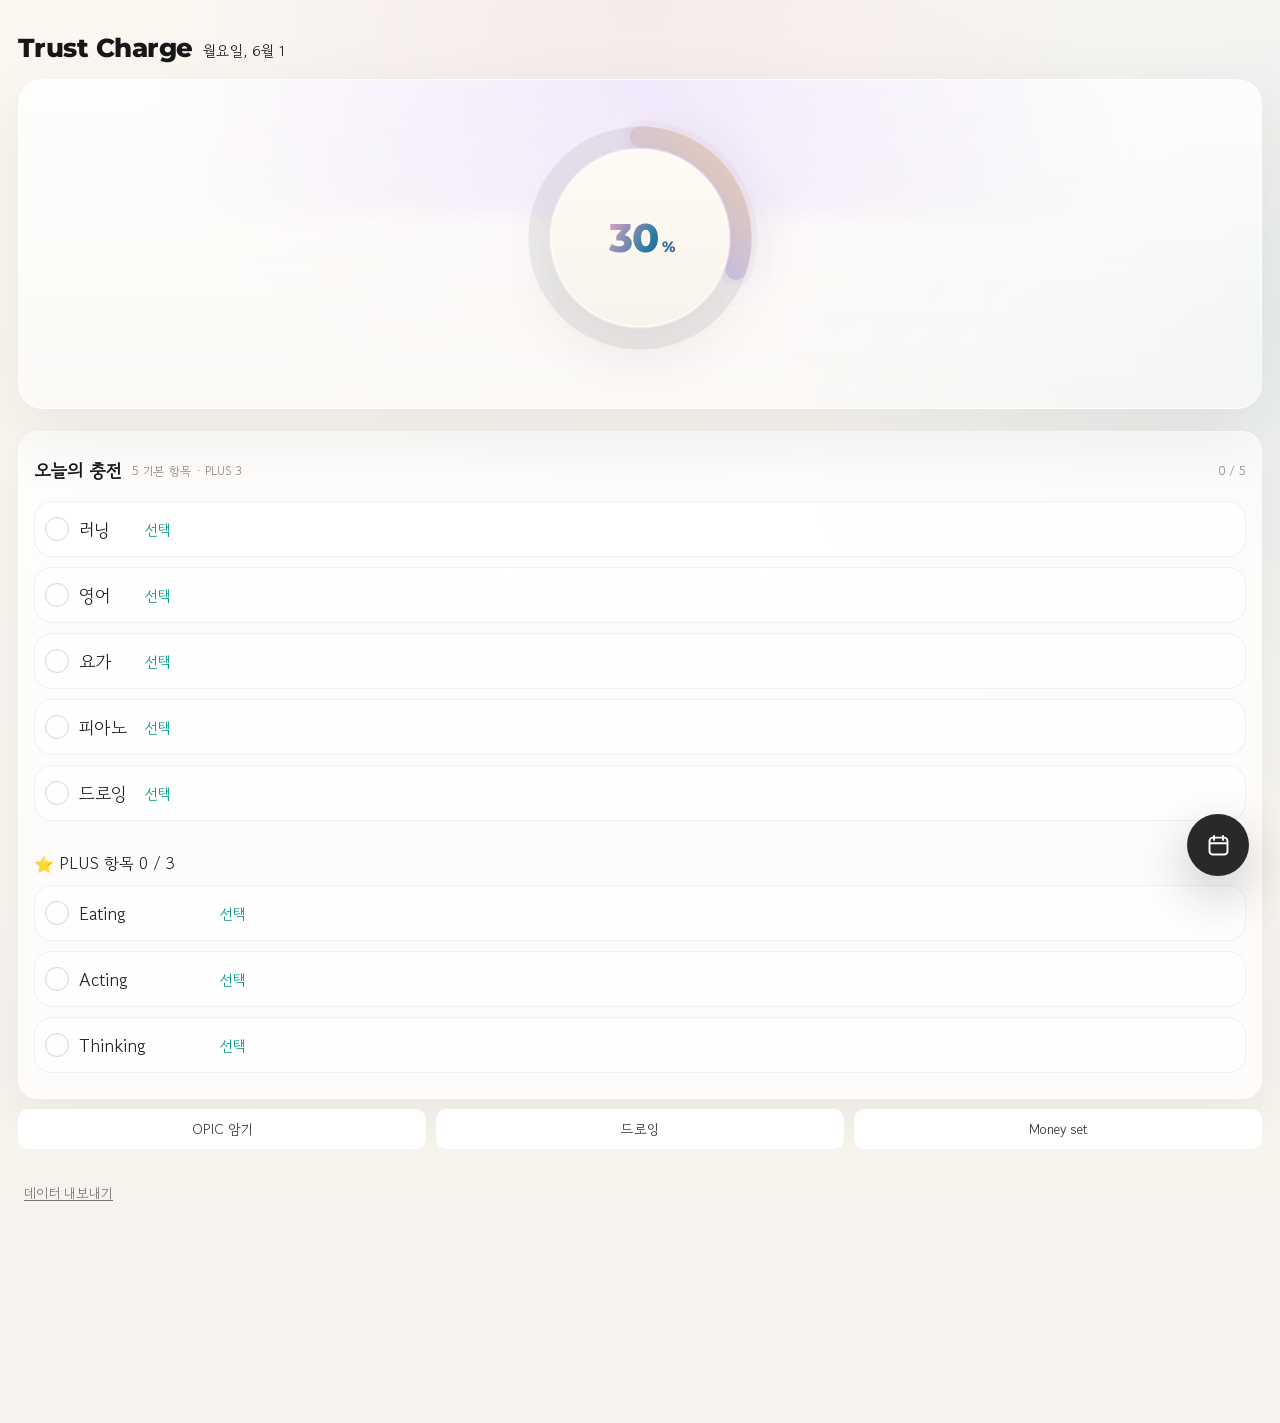
==== index.html @ ad9c88ec "Update link text for drawing upload section" ====
<!DOCTYPE html>
<html lang="kr">

<head>
  <meta charset="UTF-8" />
  <meta name="viewport" content="width=device-width, initial-scale=1.0, viewport-fit=cover" />
  <link href="https://fonts.googleapis.com/css2?family=Montserrat:ital,wght@0,100..900;1,100..900&display=swap"
    rel="stylesheet">
  <link href="https://fonts.googleapis.com/css2?family=Gowun+Dodum&display=swap" rel="stylesheet">

  <link rel="stylesheet" href="style.css">
  <title>Trust Charge</title>
</head>

<body>
  <main class="app">
    <section id="homeScreen" class="screen is-active">
      <header class="topbar">
        <div class="brand">
          <div class="brand-title">Trust Charge</div>
        </div>
        <div class="date-chip" id="todayChip">May 27</div>
      </header>

      <section class="hero">
        <div class="percent-wrap">
          <svg class="progress-svg" viewBox="0 0 260 260" aria-hidden="true">
            <defs>
              <linearGradient id="movingGradient" x1="0%" y1="0%" x2="100%" y2="100%">
                <stop offset="0%" stop-color="#f2aac8">
                  <animate attributeName="stop-color" values="#f2aac8;#a8d8ef;#c9b7ff;#f2d29b;#f2aac8" dur="6s"
                    repeatCount="indefinite" />
                </stop>
                <stop offset="45%" stop-color="#a8d8ef">
                  <animate attributeName="stop-color" values="#a8d8ef;#c9b7ff;#f2d29b;#f2aac8;#a8d8ef" dur="6s"
                    repeatCount="indefinite" />
                </stop>
                <stop offset="100%" stop-color="#c9b7ff">
                  <animate attributeName="stop-color" values="#c9b7ff;#f2d29b;#f2aac8;#a8d8ef;#c9b7ff" dur="6s"
                    repeatCount="indefinite" />
                </stop>
              </linearGradient>
            </defs>
            <circle class="progress-bg" cx="130" cy="130" r="106" />
            <circle class="progress-glow" id="progressGlow" cx="130" cy="130" r="106" />
            <circle class="progress-main" id="progressMain" cx="130" cy="130" r="106" />
          </svg>
          <div class="percent-center">
            <div class="percent-number"><span id="percentText">20</span><span>%</span></div>
          </div>
        </div>
      </section>

      <section class="today-card">
        <div class="section-head">
          <div class="section-title-wrap">
            <h2 class="section-title">오늘의 충전</h2>
            <div class="section-sub" id="todaySub">5 항목들</div>
          </div>
          <div class="section-sub" id="todayCount">0 / 5</div>
        </div>
        <div class="task-list" id="todayTaskList"></div>
      </section>

     <section class="export-link">
        <div class="export-link-btn">
          <a href="https://followildstar.github.io/opicscript/" target="_blank"><p>OPIC 암기</p></a>
          <a href="https://followildstar.github.io/follow/" target="_blank"><p>드로잉</p></a>
          <a href="https://followildstar.github.io/trust-charge/money/" target="_blank"><p>Money set</p></a>
        </div>
      </section>

      <!-- 내보내기 버튼 -->
       <section class="export-card">
        <button class="export-btn" id="exportData">
          데이터 내보내기
        </button>
      </section>



    </section>

    <section id="calendarScreen" class="screen">
      <header class="calendar-header">
        <div class="calendar-title">
          <h1>Calendar</h1>
          <p id="periodRange">Period : 2026.05.27 — 2026.08.18</p>
        </div>
      </header>

      <nav class="month-tabs" id="monthTabs" aria-label="Select month"></nav>
      <div id="calendarWrap"></div>
      <section class="detail-panel">
        <div class="detail-date">
          <strong id="selectedDateTitle">Select date</strong>
          <span id="selectedDateMeta">Editable</span>
        </div>
        <div id="selectedTaskList" class="task-list">
          <div class="empty-note">Select an active date to edit its checklist.</div>
        </div>
      </section>
      <button class="back-btn" id="closeCalendar" aria-label="홈으로 돌아가기">확인</button>
    </section>

    <button class="fab" id="openCalendar">
      <svg viewBox="0 0 24 24" fill="none" aria-hidden="true">
        <rect x="4" y="5" width="16" height="15" rx="3" stroke="currentColor" stroke-width="1.7" />
        <path d="M8 3.5V7M16 3.5V7M4.5 10H19.5" stroke="currentColor" stroke-width="1.7" stroke-linecap="round" />
      </svg>
    </button>
  </main>

  <script>
    const START_DATE = '2026-06-01';
    const END_DATE = '2026-08-17';
    const BASE_PERCENT = 30;
    const CIRCLE_LENGTH = 666;

    // PLUS 1개 체크 시 추가되는 퍼센트
    const BONUS_POINT = 0.3;

    const EN_MONTH_NAMES = ['1월', '2월', '3월', '4월', '5월', '6월', '7월', '8월', '9월', '10월', '11월', '12월'];
    const EN_WEEKDAY_NAMES = ['일요일', '월요일', '화요일', '수요일', '목요일', '금요일', '토요일'];

    const months = [
      { year: 2026, month: 5, name: 'June', fullName: 'June 2026' },
      { year: 2026, month: 6, name: 'July', fullName: 'July 2026' },
      { year: 2026, month: 7, name: 'August', fullName: 'August 2026' }
    ];

    const taskTemplates = {
      week: [
        {
          label: '러닝',
          options: ['러닝 10분', '걷기 20분', '스트레칭 10분', '회복 / 찜질']
        },
        {
          label: '영어',
          options: ['오픽 암기','오픽쉐도잉','영어 스크립트 듣기','핑퐁게임']
        },
        {
          label: '요가',
          options: ['요가 수업', '홈 요가30분']
        },
        {
          label: '피아노',
          options: ['하농 10분', '연주곡 리스트', '레슨곡 30분']
        },
        {
          label: '드로잉',
          options: ['20분 스케치', '사진 소묘', '아이디어 드로잉', '그림서치']
        }
      ]
    };

    const bonusTemplates = {
      week: [
        {
          label: 'Eating',
          options: ['1000 칼로리 섭취']
        },
        {
          label: 'Acting',
          options: ['수영장', '피아노 연습실', '토요일 요가수업', '야외러닝' ]
        },
        {
          label: 'Thinking',
          options: ['디자인작업', '코딩작업', '영어 스크립트 녹음', '글쓰기' ]
        }
      ]
    };
    const state = {
      selectedMonthIndex: getInitialMonthIndex(),
      selectedDate: getTodayKey(),
      records: loadRecords()
    };

    const homeScreen = document.getElementById('homeScreen');
    const calendarScreen = document.getElementById('calendarScreen');
    const progressMain = document.getElementById('progressMain');
    const progressGlow = document.getElementById('progressGlow');
    const percentText = document.getElementById('percentText');
    const todayChip = document.getElementById('todayChip');
    const todaySub = document.getElementById('todaySub');
    const todayCount = document.getElementById('todayCount');
    const todayTaskList = document.getElementById('todayTaskList');
    const monthTabs = document.getElementById('monthTabs');
    const calendarWrap = document.getElementById('calendarWrap');
    const selectedDateTitle = document.getElementById('selectedDateTitle');
    const selectedDateMeta = document.getElementById('selectedDateMeta');
    const selectedTaskList = document.getElementById('selectedTaskList');

    document.getElementById('openCalendar').addEventListener('click', () => {
      homeScreen.classList.remove('is-active');
      calendarScreen.classList.add('is-active');
      document.querySelector('.fab').style.display = 'none';
      renderMonthTabs();
      renderCalendar();
      renderSelectedDate();
    });

    document.getElementById('closeCalendar').addEventListener('click', () => {
      calendarScreen.classList.remove('is-active');
      homeScreen.classList.add('is-active');
      document.querySelector('.fab').style.display = 'flex';
      renderHome();
    });

    function getMetaKey(key) {
      return `${key}_meta`;
    }

    function getBonusMetaKey(key) {
      return `${key}_bonus_meta`;
    }

    function ensureMetaRecord(key) {
      const metaKey = getMetaKey(key);

      if (!state.records[metaKey]) {
        state.records[metaKey] = {};
      }

      return state.records[metaKey];
    }

    function ensureBonusMetaRecord(key) {
      const metaKey = getBonusMetaKey(key);

      if (!state.records[metaKey]) {
        state.records[metaKey] = {};
      }

      return state.records[metaKey];
    }
    function loadRecords() {
      try {
        return JSON.parse(localStorage.getItem('trustChargeRecords')) || {};
      } catch (error) {
        return {};
      }
    }

    function saveRecords() {
      localStorage.setItem('trustChargeRecords', JSON.stringify(state.records));
    }

   function exportCSV() {
  const rows = [
    ['날짜', '유형', '항목', '완료여부', '선택항목']
  ];

  Object.keys(state.records).forEach(key => {
    if (!isWithinRange(key)) return;
    if (key.includes('_')) return;
    if (!Array.isArray(state.records[key])) return;

    const tasks = getTasksForDate(key);
    const checks = state.records[key];
    const meta = state.records[getMetaKey(key)] || {};

    tasks.forEach((task, index) => {
      rows.push([
        key,
        '기본',
        task.label,
        checks[index] ? '완료' : '미완료',
        meta[index] || ''
      ]);
    });

    const bonusTasks = getBonusForDate(key);
    const bonusChecks = state.records[`${key}_bonus`] || [];
    const bonusMeta = state.records[getBonusMetaKey(key)] || {};

    bonusTasks.forEach((task, index) => {
      rows.push([
        key,
        '보너스',
        task.label,
        bonusChecks[index] ? '완료' : '미완료',
        bonusMeta[index] || ''
      ]);
    });
  });

  const csvContent = rows
    .map(row =>
      row
        .map(value => `"${String(value).replace(/"/g, '""')}"`)
        .join(',')
    )
    .join('\n');

  const blob = new Blob(
    ['\uFEFF' + csvContent],
    { type: 'text/csv;charset=utf-8;' }
  );

  const url = URL.createObjectURL(blob);

  const a = document.createElement('a');
  a.href = url;
  a.download = 'trust-charge-records.csv';
  a.click();

  URL.revokeObjectURL(url);
}

    function toDate(dateString) {
      return new Date(dateString + 'T00:00:00');
    }

    function toKey(date) {
      const y = date.getFullYear();
      const m = String(date.getMonth() + 1).padStart(2, '0');
      const d = String(date.getDate()).padStart(2, '0');
      return `${y}-${m}-${d}`;
    }

    function formatEnglishDate(key) {
      const date = toDate(key);
      const monthName = EN_MONTH_NAMES[date.getMonth()];
      return `${monthName} ${date.getDate()}`;
    }

    function formatEnglishDateWithWeekday(key) {
      const date = toDate(key);
      const weekday = EN_WEEKDAY_NAMES[date.getDay()];
      const monthName = EN_MONTH_NAMES[date.getMonth()];
      return `${weekday}, ${monthName} ${date.getDate()}`;
    }

    function formatEnglishFullDate(key) {
      const date = toDate(key);
      const monthName = EN_MONTH_NAMES[date.getMonth()];
      return `${monthName} ${date.getDate()}, ${date.getFullYear()}`;
    }

    function isWithinRange(key) {
      return key >= START_DATE && key <= END_DATE;
    }

    function getTodayKey() {
      const realToday = toKey(new Date());
      if (isWithinRange(realToday)) return realToday;
      return START_DATE;
    }

    function getInitialMonthIndex() {
      const today = toDate(getTodayKey());
      const foundIndex = months.findIndex(item => item.year === today.getFullYear() && item.month === today.getMonth());
      return foundIndex >= 0 ? foundIndex : 0;
    }

    function isPastMonth(monthItem) {
      const today = toDate(getTodayKey());
      const monthEnd = new Date(monthItem.year, monthItem.month + 1, 0);
      return monthEnd < today;
    }

    function getDayType(key) {
      const day = toDate(key).getDay();
      if (day === 6) return 'saturday';
      if (day === 5) return 'friday';
      if (day === 0) return 'sunday';
      return 'weekday';
    }

    function getTasksForDate(key) {
      return taskTemplates.week;
    }

    function getBonusForDate(key) {
      return bonusTemplates.week;
    }

    function ensureRecord(key) {
      const tasks = getTasksForDate(key);
      if (!state.records[key]) {
        state.records[key] = tasks.map(() => false);
      }
      if (state.records[key].length !== tasks.length) {
        state.records[key] = tasks.map((_, index) => Boolean(state.records[key][index]));
      }
      return state.records[key];
    }

    function ensureBonusRecord(key) {
      const bonusTasks = getBonusForDate(key);
      const bonusKey = `${key}_bonus`;

      if (!state.records[bonusKey]) {
        state.records[bonusKey] = bonusTasks.map(() => false);
      }

      if (state.records[bonusKey].length !== bonusTasks.length) {
        state.records[bonusKey] = bonusTasks.map((_, index) => Boolean(state.records[bonusKey][index]));
      }

      return state.records[bonusKey];
    }

    function getTotalTaskCount() {
      let total = 0;
      const cursor = toDate(START_DATE);
      const end = toDate(END_DATE);
      while (cursor <= end) {
        total += getTasksForDate(toKey(cursor)).length;
        cursor.setDate(cursor.getDate() + 1);
      }
      return total;
    }

    function getDoneTaskCount() {
      let done = 0;

      Object.keys(state.records).forEach(key => {
        if (!isWithinRange(key)) return;
        if (key.includes('_')) return;
        if (!Array.isArray(state.records[key])) return;

        done += state.records[key].filter(Boolean).length;
      });

      return done;
    }

    function getDoneBonusCount() {
      let done = 0;

      Object.keys(state.records).forEach(key => {
        if (!key.endsWith('_bonus')) return;
        if (!Array.isArray(state.records[key])) return;

        done += state.records[key].filter(Boolean).length;
      });

      return done;
    }
    function calculatePercent() {
      const total = getTotalTaskCount();
      const done = getDoneTaskCount();
      const bonusDone = getDoneBonusCount();

      const progressPercent = (done / total) * (100 - BASE_PERCENT);
      const bonusPercent = bonusDone * BONUS_POINT;

      return Math.min(100, Math.round((BASE_PERCENT + progressPercent + bonusPercent) * 10) / 10);
    }

    function animatePercent(nextPercent) {
      const current = Number(percentText.dataset.value || BASE_PERCENT);
      const startTime = performance.now();
      const duration = 560;

      function frame(now) {
        const progress = Math.min(1, (now - startTime) / duration);
        const eased = 1 - Math.pow(1 - progress, 3);
        const value = current + (nextPercent - current) * eased;
        const display = Number.isInteger(value) ? value.toFixed(0) : value.toFixed(2);
        const dashOffset = CIRCLE_LENGTH - (CIRCLE_LENGTH * value / 100);

        percentText.textContent = display.replace('.0', '');
        progressMain.style.strokeDashoffset = dashOffset;
        progressGlow.style.strokeDashoffset = dashOffset;

        if (progress < 1) requestAnimationFrame(frame);
        else percentText.dataset.value = nextPercent;
      }

      requestAnimationFrame(frame);
    }

    function renderHome() {
      const todayKey = getTodayKey();
      const tasks = getTasksForDate(todayKey);
      const record = ensureRecord(todayKey);
      const done = record.filter(Boolean).length;

      const bonusTasks = getBonusForDate(todayKey);
      const bonusRecord = ensureBonusRecord(todayKey);
      const bonusDone = bonusRecord.filter(Boolean).length;

      todayChip.textContent = formatEnglishDateWithWeekday(todayKey);
      todaySub.textContent = `${tasks.length} 기본 항목 · PLUS ${bonusTasks.length}`;
      todayCount.textContent = `${done} / ${tasks.length}`;
      todayTaskList.innerHTML = '';

      tasks.forEach((task, index) => {
        const button = document.createElement('button');
        button.className = `task ${record[index] ? 'is-checked' : ''}`;

        button.innerHTML = `
    <span class="check"></span>
    <span class="task-content">
      <span class="task-text">${task.label}</span>
      ${task.options
            ? `<select class="task-select">
              <option value="">선택</option>
              ${task.options
              .map(option => `<option value="${option}">${option}</option>`)
              .join('')}
            </select>`
            : ''
          }
    </span>
  `;

        button.addEventListener('click', () => {
          record[index] = !record[index];
          state.records[todayKey] = record;
          saveRecords();
          renderHome();
          animatePercent(calculatePercent());
        });
        const metaRecord = ensureMetaRecord(todayKey);
        const bonusMetaRecord = ensureBonusMetaRecord(todayKey);
        const select = button.querySelector('.task-select');

        if (select) {
          select.value = metaRecord[index] || '';

          ['click', 'mousedown', 'touchstart'].forEach(eventName => {
            select.addEventListener(eventName, event => {
              event.stopPropagation();
            });
          });

          select.addEventListener('change', event => {
            metaRecord[index] = event.target.value;
            state.records[getMetaKey(todayKey)] = metaRecord;
            saveRecords();
          });
        }

        todayTaskList.appendChild(button);






      });

      if (bonusTasks.length > 0) {
        const bonusTitle = document.createElement('div');
        bonusTitle.className = 'bonus-title';
        bonusTitle.textContent = `⭐ PLUS 항목 ${bonusDone} / ${bonusTasks.length}`;
        todayTaskList.appendChild(bonusTitle);
      }

      bonusTasks.forEach((task, index) => {
        const button = document.createElement('button');

        button.className =
          `task bonus-task ${bonusRecord[index] ? 'is-checked' : ''}`;

        button.innerHTML = `
    <span class="check"></span>

    <span class="task-content">
      <span class="task-text">${task.label}
      </span>

      ${task.options
            ? `<select class="task-select">
              <option value="">선택</option>
              ${task.options
              .map(option =>
                `<option value="${option}">
                    ${option}
                  </option>`
              )
              .join('')}
            </select>`
            : ''
          }
    </span>
  `;

        button.addEventListener('click', () => {
          bonusRecord[index] = !bonusRecord[index];

          state.records[`${todayKey}_bonus`] =
            bonusRecord;

          saveRecords();
          renderHome();
          animatePercent(calculatePercent());
        });

        const bonusMetaRecord = ensureBonusMetaRecord(todayKey);
        const select = button.querySelector('.task-select');

        if (select) {
          select.value = bonusMetaRecord[index] || '';

          ['click', 'mousedown', 'touchstart'].forEach(eventName => {
            select.addEventListener(eventName, event => {
              event.stopPropagation();
            });
          });

          select.addEventListener('change', event => {
            bonusMetaRecord[index] = event.target.value;
            state.records[getBonusMetaKey(todayKey)] = bonusMetaRecord;
            saveRecords();
          });
        }
        todayTaskList.appendChild(button);
      });

      animatePercent(calculatePercent());
    }

    function renderMonthTabs() {
      monthTabs.innerHTML = '';

      months.forEach((monthItem, index) => {
        const button = document.createElement('button');
        button.className = 'month-tab';
        if (index === state.selectedMonthIndex) button.classList.add('is-active');
        if (isPastMonth(monthItem)) button.classList.add('is-past');
        button.textContent = monthItem.name;
        button.addEventListener('click', () => {
          state.selectedMonthIndex = index;
          const firstActiveDate = getFirstActiveDateInMonth(monthItem);
          if (firstActiveDate) state.selectedDate = firstActiveDate;
          renderMonthTabs();
          renderCalendar();
          renderSelectedDate();
        });
        monthTabs.appendChild(button);
      });
    }

    function getFirstActiveDateInMonth(monthItem) {
      const first = new Date(monthItem.year, monthItem.month, 1);
      const last = new Date(monthItem.year, monthItem.month + 1, 0);
      const cursor = new Date(first);
      while (cursor <= last) {
        const key = toKey(cursor);
        if (isWithinRange(key)) return key;
        cursor.setDate(cursor.getDate() + 1);
      }
      return null;
    }

    function renderCalendar() {
      calendarWrap.innerHTML = '';
      const monthItem = months[state.selectedMonthIndex];

      const card = document.createElement('section');
      card.className = 'month-card';
      card.innerHTML = `
        <div class="weekdays">
          <span>Sun</span><span>Mon</span><span>Tue</span><span>Wed</span><span>Thu</span><span>Fri</span><span>Sat</span>
        </div>
        <div class="days"></div>
      `;

      const daysWrap = card.querySelector('.days');
      const first = new Date(monthItem.year, monthItem.month, 1);
      const last = new Date(monthItem.year, monthItem.month + 1, 0);
      const firstDay = first.getDay();

      for (let i = 0; i < firstDay; i++) {
        const empty = document.createElement('div');
        empty.className = 'day';
        daysWrap.appendChild(empty);
      }

      for (let d = 1; d <= last.getDate(); d++) {
        const date = new Date(monthItem.year, monthItem.month, d);
        const key = toKey(date);
        const dayButton = document.createElement('button');
        const active = isWithinRange(key);
        const record = state.records[key];
        const taskCount = getTasksForDate(key).length;
        const doneCount = record ? record.filter(Boolean).length : 0;

        dayButton.className = 'day';

        const wk = date.getDay();
        if (wk === 0) dayButton.classList.add('is-sunday');
        if (wk === 6) dayButton.classList.add('is-saturday');

        if (active) dayButton.classList.add('is-active-range');
        if (key === getTodayKey()) dayButton.classList.add('is-today');
        if (key === state.selectedDate) dayButton.classList.add('is-selected');
        if (active && doneCount > 0 && doneCount < taskCount) dayButton.classList.add('has-partial');
        if (active && doneCount === taskCount) dayButton.classList.add('has-complete');

        dayButton.textContent = d;
        dayButton.disabled = !active;
        dayButton.addEventListener('click', () => {
          state.selectedDate = key;
          renderCalendar();
          renderSelectedDate();
        });
        daysWrap.appendChild(dayButton);
      }

      calendarWrap.appendChild(card);
    }

    function renderSelectedDate() {
      const key = state.selectedDate;
      if (!isWithinRange(key)) return;

      const tasks = getTasksForDate(key);
      const record = ensureRecord(key);
      const done = record.filter(Boolean).length;

      const bonusTasks = getBonusForDate(key);
      const bonusRecord = ensureBonusRecord(key);
      const bonusDone = bonusRecord.filter(Boolean).length;

      selectedDateTitle.textContent = formatEnglishDateWithWeekday(key);
      selectedDateMeta.textContent = `${done} / ${tasks.length} · PLUS ${bonusDone} / ${bonusTasks.length}`;
      selectedTaskList.innerHTML = '';


      const metaRecord = ensureMetaRecord(key);


      tasks.forEach((task, index) => {
        const row = document.createElement('div');
        row.className = 'mini-task';
        const inputId = `task-${key}-${index}`;

        row.innerHTML = `
    <input id="${inputId}" type="checkbox" ${record[index] ? 'checked' : ''} />
    <label for="${inputId}">${task.label}</label>

    ${task.options
            ? `<select class="task-select">
            <option value="">선택</option>
            ${task.options
              .map(option => `<option value="${option}">${option}</option>`)
              .join('')}
          </select>`
            : ''
          }
  `;

        const input = row.querySelector('input');
        input.addEventListener('change', () => {
          record[index] = input.checked;
          state.records[key] = record;
          saveRecords();
          renderSelectedDate();
          renderCalendar();
          renderMonthTabs();
          animatePercent(calculatePercent());
        });

        const select = row.querySelector('.task-select');

        if (select) {
          select.value = metaRecord[index] || '';

          ['click', 'mousedown', 'touchstart'].forEach(eventName => {
            select.addEventListener(eventName, event => {
              event.stopPropagation();
            });
          });

          select.addEventListener('change', event => {
            metaRecord[index] = event.target.value;
            state.records[getMetaKey(key)] = metaRecord;
            saveRecords();
          });
        }

        selectedTaskList.appendChild(row);
      });




      if (bonusTasks.length > 0) {
        const bonusTitle = document.createElement('div');
        bonusTitle.className = 'bonus-title';
        bonusTitle.textContent = '⭐ PLUS';
        selectedTaskList.appendChild(bonusTitle);
      }
      const bonusMetaRecord = ensureBonusMetaRecord(key);
      bonusTasks.forEach((task, index) => {
        const row = document.createElement('div');
        row.className = 'mini-task bonus-mini-task';
        const inputId = `bonus-${key}-${index}`;

        row.innerHTML = `
    <input id="${inputId}" type="checkbox" ${bonusRecord[index] ? 'checked' : ''} />

    <label for="${inputId}">${task.label}</label>

    ${task.options
            ? `<select class="task-select">
            <option value="">선택</option>
            ${task.options
              .map(option => `<option value="${option}">${option}</option>`)
              .join('')}
          </select>`
            : ''
          }
  `;

        const input = row.querySelector('input');
        input.addEventListener('change', () => {
          bonusRecord[index] = input.checked;
          state.records[`${key}_bonus`] = bonusRecord;
          saveRecords();
          renderSelectedDate();
          renderCalendar();
          renderMonthTabs();
          animatePercent(calculatePercent());
        });

        const select = row.querySelector('.task-select');

        if (select) {
          select.value = bonusMetaRecord[index] || '';

          ['click', 'mousedown', 'touchstart'].forEach(eventName => {
            select.addEventListener(eventName, event => {
              event.stopPropagation();
            });
          });

          select.addEventListener('change', event => {
            bonusMetaRecord[index] = event.target.value;
            state.records[getBonusMetaKey(key)] = bonusMetaRecord;
            saveRecords();
          });
        }

        selectedTaskList.appendChild(row);
      });



    }

    renderHome();

    const exportDataBtn = document.getElementById('exportData');

    if (exportDataBtn) {
      exportDataBtn.addEventListener('click', exportCSV);
    }

    const periodEl = document.getElementById('periodRange');
    if (periodEl) {
      periodEl.textContent = `Period: ${formatEnglishFullDate(START_DATE)} — ${formatEnglishFullDate(END_DATE)}`;
    }
  </script>
</body>

</html>
---- style.css ----
:root {
  --bg: #f6f3ee;
  --bgdark: #222;
  --card: rgba(255, 255, 255, 0.72);
  --text: #171717;
  --muted: #8a857d;
  --line: rgba(23, 23, 23, 0.08);
  --primary: #2a719f;
  --accent: #c7a46b;
  --accent-soft: #eadfc9;
  --success: #45acff;
  --shadow: 0 24px 70px rgba(40, 34, 25, 0.08);
  --radius-xl: 25px;
  --radius-lg: 20px;
}

* {
  box-sizing: border-box;
  -webkit-tap-highlight-color: transparent;
}

body {
  margin: 0;
  min-height: 100vh;
  font-family: "Gowun Dodum", sans-serif;
  color: var(--text);
  background:
    radial-gradient(circle at 50% 0%,
      rgba(220, 184, 205, 0.2),
      transparent 32%),
    radial-gradient(circle at 100% 22%,
      rgba(173, 205, 224, 0.22),
      transparent 30%),
    linear-gradient(180deg, #fbf8f2 0%, var(--bg) 100%);
}

button {
  border: 0;
  font: inherit;
  cursor: pointer;
  background: none;
  color: inherit;
}

.app {
  min-height: 100vh;
  margin: 0 auto;
  position: relative;
  overflow: hidden;
  padding: 22px 18px 110px;
}

.screen {
  display: none;
  min-height: calc(100vh - 132px);
  animation: fadeUp 0.38s ease both;
}

.screen.is-active {
  display: block;
}

@keyframes fadeUp {
  from {
    opacity: 0;
    transform: translateY(10px);
  }

  to {
    opacity: 1;
    transform: translateY(0);
  }
}

.topbar {
  display: flex;
  align-items: baseline;
  margin-bottom: 15px;
  gap: 10px;
  padding-top: 10px;
}

.brand {
  display: flex;
  align-items: center;
  gap: 10px;
}

.brand-title {
  font-family: "Montserrat", sans-serif;
  font-size: 26px;
  letter-spacing: -0.02em;
  font-weight: 800;
}

.date-chip {
  color: var(--text);
  font-size: 15px;
}

.hero {
  text-align: center;
  padding: 34px 18px 30px;
  border-radius: var(--radius-xl);
  background: linear-gradient(180deg,
      rgba(255, 255, 255, 0.78),
      rgba(255, 255, 255, 0.44));
  border: 1px solid rgba(255, 255, 255, 0.74);
  box-shadow: var(--shadow);
  backdrop-filter: blur(18px);
  position: relative;
  overflow: hidden;
}

.hero::before {
  content: "";
  position: absolute;
  inset: -44% -18% auto;
  height: 280px;
  background: radial-gradient(circle,
      rgba(212, 188, 255, 0.28),
      transparent 58%);
  filter: blur(10px);
  pointer-events: none;
  animation: softFloat 8s ease-in-out infinite alternate;
}

@keyframes softFloat {
  from {
    transform: translate3d(-12px, -8px, 0) scale(1);
  }

  to {
    transform: translate3d(16px, 12px, 0) scale(1.08);
  }
}

.hero-label {
  position: relative;
  font-size: 13px;
  color: var(--muted);
  margin-bottom: 10px;
}

.percent-wrap {
  position: relative;
  width: 248px;
  height: 248px;
  margin: 0 auto 16px;
  display: grid;
  place-items: center;
}

.progress-svg {
  position: absolute;
  inset: 0;
  width: 100%;
  height: 100%;
  overflow: visible;
  transform: rotate(-90deg);
}

.progress-bg {
  fill: none;
  stroke: rgba(31, 31, 31, 0.07);
  stroke-width: 22;
}

.progress-main {
  fill: none;
  stroke: url(#movingGradient);
  stroke-width: 22;
  stroke-linecap: round;
  stroke-dasharray: 666;
  stroke-dashoffset: 532.8;
  transition: stroke-dashoffset 0.7s cubic-bezier(0.22, 0.8, 0.22, 1);
  filter: drop-shadow(0 14px 22px rgba(179, 151, 205, 0.22));
}

.progress-glow {
  fill: none;
  stroke: url(#movingGradient);
  stroke-width: 34;
  stroke-linecap: round;
  stroke-dasharray: 666;
  stroke-dashoffset: 532.8;
  opacity: 0.18;
  transition: stroke-dashoffset 0.7s cubic-bezier(0.22, 0.8, 0.22, 1);
}

.percent-center {
  position: relative;
  width: 178px;
  height: 178px;
  border-radius: 50%;
  background: linear-gradient(180deg, #fffaf4 0%, #f8f4ec 100%);
  display: grid;
  place-items: center;
  box-shadow:
    inset 0 0 0 1px rgba(255, 255, 255, 0.8),
    0 24px 60px rgba(31, 31, 31, 0.08);
}

.percent-number {
  font-family: "Montserrat", sans-serif;
  font-weight: 780;
  letter-spacing: -0.09em;
  line-height: 1;
  background: linear-gradient(120deg,
      #f1a6c3,
      #257aa5,
      #453474,
      #f180de,
      #983bb4);
  background-size: 260% 260%;
  -webkit-background-clip: text;
  background-clip: text;
  color: transparent;
  animation: gradientText 5s ease-in-out infinite;
}

.percent-number span {
  font-size: 15px;
  letter-spacing: -0.03em;
  margin-left: 4px;
}

.percent-number #percentText {
  font-size: 2.5rem;
}

@keyframes gradientText {
  0% {
    background-position: 0% 50%;
  }

  50% {
    background-position: 100% 50%;
  }

  100% {
    background-position: 0% 50%;
  }
}

.hero-copy {
  position: relative;
  margin: 0 auto;
  color: #666;
  font-size: 15px;
  line-height: 1.6;
  font-weight: 300;
  letter-spacing: -0.4px;
}

.today-card {
  margin-top: 22px;
  padding: 25px 15px;
  border-radius: var(--radius-lg);
  background: var(--card);
  border: 1px solid rgba(255, 255, 255, 0.72);
  box-shadow: 0 18px 50px rgba(40, 34, 25, 0.06);
}

.section-head {
  display: flex;
  align-items: center;
  justify-content: space-between;
  margin-bottom: 18px;
}

.section-title {
  font-size: 18px;
  font-weight: 700;
  margin: 0;
}

.section-title-wrap {
  display: flex;
  align-items: center;
  gap: 10px;
}

.section-sub {
  font-size: 12px;
  color: var(--muted);
}
.bonus-title {
    margin-top: 20px;
}
.task-list {
  display: grid;
  gap: 10px;
}

.task {
  display: flex;
  align-items: center;
  gap: 10px;
  padding: 14px 10px;
  border-radius: 18px;
  background: rgba(255, 255, 255, 0.68);
  border: 1px solid rgba(23, 23, 23, 0.06);
  transition: transform 0.18s ease, background 0.18s ease;
}

button.task.bonus-task .task-text {
    width: 160px;
}

.check {
  flex: 0 0 auto;
  width: 24px;
  height: 24px;
  border-radius: 50%;
  border: 1px solid rgba(23, 23, 23, 0.18);
  display: grid;
  place-items: center;
  transition: all 0.22s ease;
}

.task.is-checked {
  background: rgb(235 235 235 / 55%);
}

.task.is-checked .check {
  background: var(--bgdark);
  border-color: var(--bgdark);
  color: #fff;
}

.task.is-checked .check::after {
  content: "✓";
  font-size: 13px;
  font-weight: 700;
}

.task-text {
  font-size: 17px;
  font-weight: 500;
  color: #222;
  width: 70px;
  text-align: left;
}

.fab {
  position: fixed;
  right: 0;
  bottom: calc(24px + env(safe-area-inset-bottom));
  transform: translateX(-50%);
  width: min(calc(100% - 36px), 394px);
  height: 62px;
  border-radius: 999px;
  background: rgb(0 0 0 / 84%);
  color: #fff;
  display: flex;
  align-items: center;
  justify-content: center;
  gap: 10px;
  box-shadow: 0 18px 50px rgba(31, 31, 31, 0.24);
  z-index: 30;
  width: 62px;
  backdrop-filter: blur(2px);
}

.fab svg {
  width: 27px;
  height: 27px;
}

.calendar-header {
  display: flex;
  justify-content: space-between;
  align-items: center;
  margin-bottom: 18px;
}

.back-btn {
  width: 100%;
  border-radius: 20px;
  background: var(--bgdark);
  border: 1px solid var(--line);
  display: grid;
  place-items: center;
  font-size: 20px;
  margin-top: 18px;
  padding: 20px;
  border-radius: 22px;
  color: #fff;
  font-weight: 400;
}

.calendar-title h1 {
  margin: 0;
  font-size: 26px;
  letter-spacing: -0.02em;
  font-family: "Montserrat", sans-serif;
  font-weight: 800;
}

.calendar-title p {
  margin: 5px 0 0;
  font-size: 14px;
  color: var(--muted);
}

.month-tabs {
  display: grid;
  grid-template-columns: repeat(3, 1fr);
  gap: 8px;
  padding: 6px;
  margin-bottom: 16px;
  border-radius: 999px;
  background: rgba(255, 255, 255, 0.56);
  border: 1px solid rgba(255, 255, 255, 0.72);
  box-shadow: 0 12px 34px rgba(40, 34, 25, 0.05);
}

.month-tab {
  font-family: "Montserrat", sans-serif;
  height: 42px;
  border-radius: 999px;
  font-size: 13px;
  font-weight: 650;
  color: var(--muted);
  transition: all 0.22s ease;
}

.month-tab.is-active {
  color: #fff;
  background: var(--bgdark);
  box-shadow: 0 10px 24px rgba(31, 31, 31, 0.14);
}

.month-tab.is-past {
  color: rgba(138, 133, 125, 0.35);
  background: rgba(255, 255, 255, 0.28);
}

.month-card {
  padding: 18px;
  border-radius: var(--radius-lg);
  background: rgba(255, 255, 255, 0.68);
  border: 1px solid rgba(255, 255, 255, 0.7);
  box-shadow: 0 18px 52px rgba(40, 34, 25, 0.06);
  margin-bottom: 14px;
}

.weekdays,
.days {
  display: grid;
  grid-template-columns: repeat(7, 1fr);
  gap: 7px;
}

.weekdays span {
  text-align: center;
  font-size: 13px;
  color: var(--muted);
  padding-bottom: 5px;
  font-family: "Montserrat", sans-serif;
}

/* Sunday and Saturday weekday labels */
.weekdays span:first-child {
  color: #d9534f;
}

.weekdays span:last-child {
  color: #1e90ff;
}

/* Day cells for weekends */
.day.is-sunday {
  color: #d9534f;
}

.day.is-saturday {
  color: #1e90ff;
}

/* Ensure weekend colors persist when active */
.day.is-sunday.is-active-range {
  color: #d9534f;
}

.day.is-saturday.is-active-range {
  color: #1e90ff;
}

.day {
  aspect-ratio: 1;
  border-radius: 15px;
  display: grid;
  place-items: center;
  font-size: 13px;
  color: rgba(23, 23, 23, 0.22);
  background: transparent;
  border: 1px solid transparent;
  position: relative;
}

.day.is-active-range {
  color: var(--text);
  background: rgba(255, 255, 255, 0.72);
  border-color: rgba(23, 23, 23, 0.06);
}

.day[class*="has"] {
  color: #3a9be3;
  background: rgb(241 241 241 / 72%);
  border-color: transparent;
}

.day.is-today {
  outline: 1px solid #303030;
  outline-offset: 2px;
}

.day.is-selected {
  background: var(--bgdark);
  color: #fff;
}

.day.has-complete::after,
.day.has-partial::after {
  content: "";
  position: absolute;
  width: 13px;
  height: 3px;
  border-radius: 3px;
  bottom: 6px;
  background: #f2ac9b;
}
.day.is-sunday.is-active-range.is-today.is-selected {
    color: #fff;
}
.day.is-saturday.is-active-range.is-selected {
    color: #fff;
}
.day.has-complete::after {
  background: var(--success);
}

.detail-panel {
  bottom: 20px;
  margin-top: 18px;
  padding: 20px;
  border-radius: 28px;
  background: rgba(255, 255, 255, 0.86);
  border: 1px solid rgba(255, 255, 255, 0.7);
  box-shadow: 0 18px 54px rgba(40, 34, 25, 0.1);
  backdrop-filter: blur(18px);
}

.detail-date {
  display: flex;
  justify-content: space-between;
  align-items: center;
  margin-bottom: 14px;
}

.detail-date strong {
  font-size: 17px;
}

.detail-date span {
  font-size: 12px;
  color: var(--muted);
}

.mini-task {
  display: flex;
  align-items: center;
  gap: 10px;
  padding: 13px 0 2px;
  border-top: 1px solid rgba(23, 23, 23, 0.06);
  word-break: keep-all;
}

.mini-task:first-child {
  border-top: 0;
}

.mini-task input {
  appearance: none;
  width: 27px;
  height: 22px;
  border-radius: 50%;
  border: 1px solid rgba(23, 23, 23, 0.22);
  background: #fff;
  margin: 0;
  display: grid;
  place-items: center;
}

.mini-task input:checked {
  background: var(--bgdark);
  border-color: #1f1f1f;
}

.mini-task input:checked::after {
  content: "✓";
  color: #fff;
  font-size: 12px;
  font-weight: 700;
}

.mini-task label {
  font-size: 16px;
  width: 60px;
}

.mini-task.bonus-mini-task label {
    width: 120px;
}

.empty-note {
  padding: 18px 0 4px;
  color: var(--muted);
  font-size: 13px;
  line-height: 1.55;
}

.task-content {
  display: flex;
  /* flex-direction: column; */
  align-items: flex-start;
  width: 100%;
  gap: 0;
  word-break: keep-all;
  align-items: center;
}

.task-text {
  font-size: 18px;
  font-weight: 500;
  color: #222;
}

.task-select {
  width: 100%;
  border: 0;
  background: transparent;
  color: #009688;
  font-size: 15px;
  outline: none;
  font-family: 'Gowun Dodum';
  appearance: none;
}
.export-card {
  margin-top: 20px;
  padding-bottom: 96px;
}

.export-btn {
    width: auto;
    height: 48px;
    color: #777;
    font-size: 14px;
    font-family: inherit;
    cursor: pointer;
    text-decoration: underline;
}




section.export-link {
    width: 100%;
}
.export-link-btn {
    display: inline-block;
    display: flex;
    align-items: center;
    justify-content: center;
    flex-direction: row;
    width: 100%;
    gap: 10px;
    margin-top: 10px;
}
.export-link-btn a {
    width: 100%;
    padding: 10px 20px;
    background-color: #fff;
    border-radius: 10px;
    text-align: center;
    text-decoration: none;
    color: #333;
    font-size: 14px;
}
.export-link-btn a p {
    padding: 0;
    margin: 0;
}
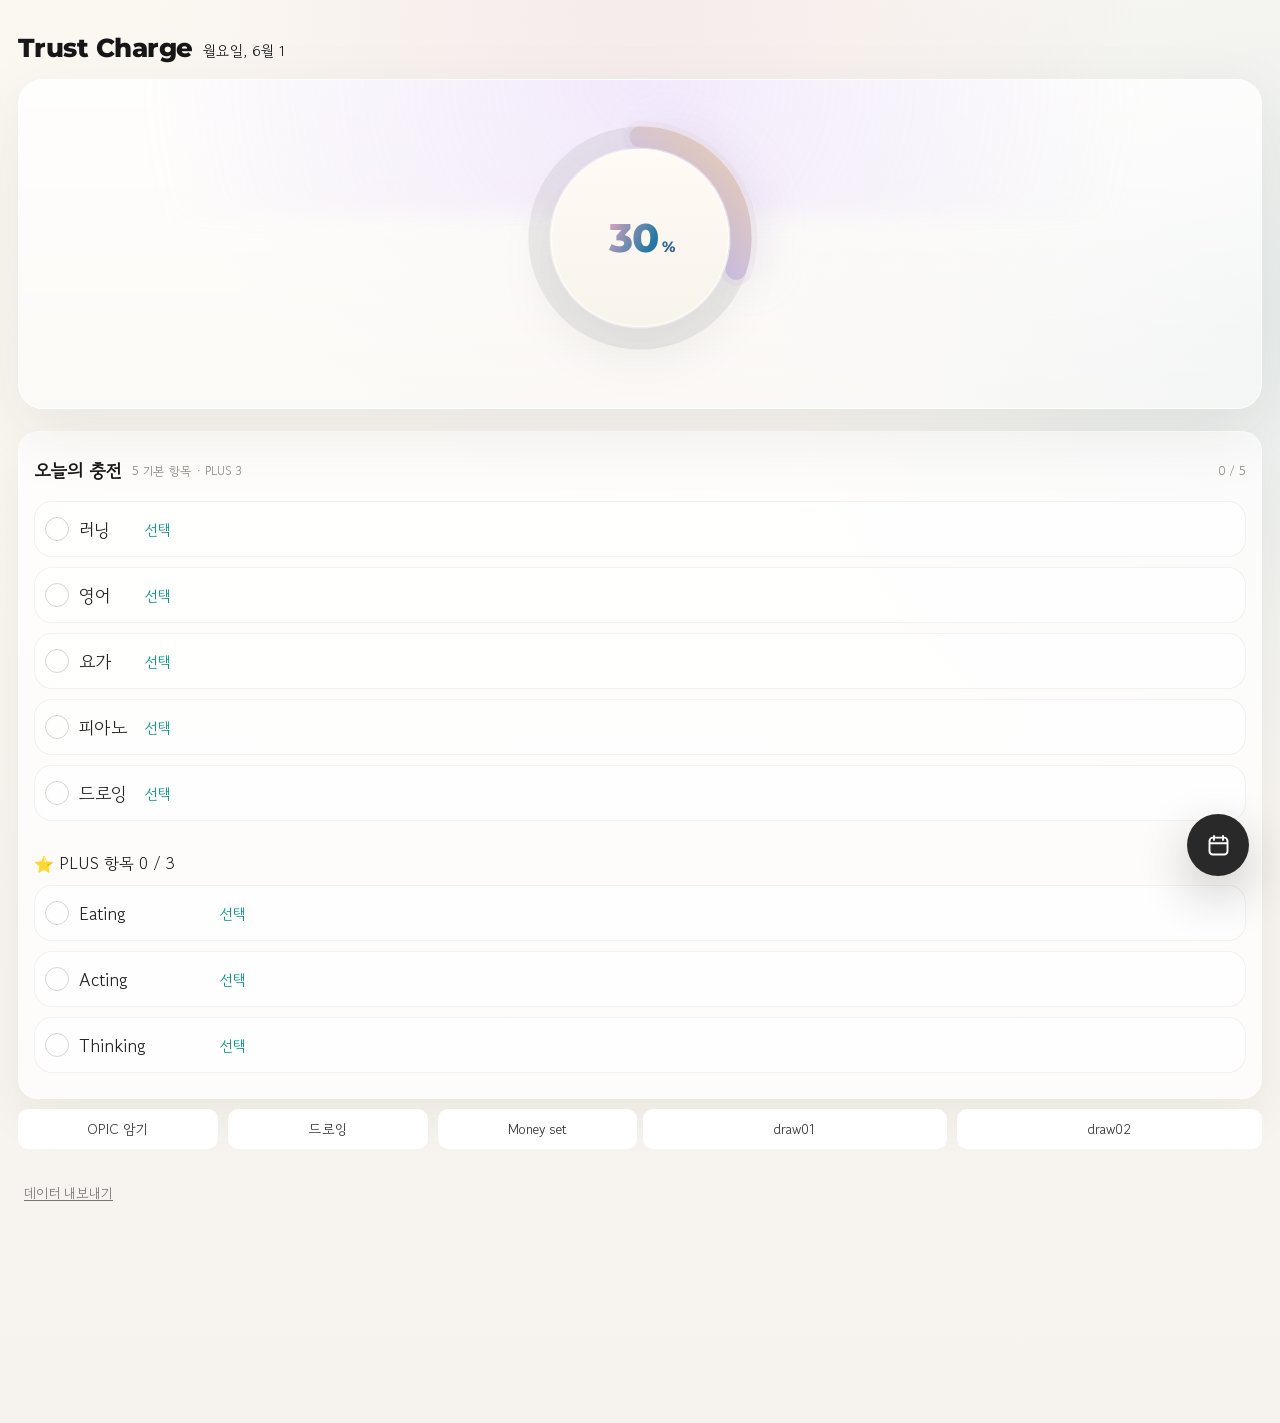
==== commit 4fd490ec: "Add export links section with additional buttons" ====
--- a/index.html
+++ b/index.html
@@ -62,11 +62,15 @@
         <div class="task-list" id="todayTaskList"></div>
       </section>
 
-     <section class="export-link">
+     <section class="export-link" style="display:flex; gap: 5px;" >
         <div class="export-link-btn">
           <a href="https://followildstar.github.io/opicscript/" target="_blank"><p>OPIC 암기</p></a>
           <a href="https://followildstar.github.io/follow/" target="_blank"><p>드로잉</p></a>
           <a href="https://followildstar.github.io/trust-charge/money/" target="_blank"><p>Money set</p></a>
+        </div>
+        <div class="export-link-btn">
+          <a href="https://followildstar.github.io/trust-charge/draw/index.html" target="_blank"><p>draw01</p></a>
+          <a href="https://followildstar.github.io/trust-charge/draw/index2.html" target="_blank"><p>draw02</p></a>
         </div>
       </section>
 
@@ -141,11 +145,11 @@
         },
         {
           label: '요가',
-          options: ['요가 수업', '홈 요가30분']
+          options: ['요가 수업', '홈 요가30분','홈 요가10분']
         },
         {
           label: '피아노',
-          options: ['하농 10분', '연주곡 리스트', '레슨곡 30분']
+          options: ['하농 10분', '구간연습 10분+암기곡3번', '연주곡 리스트', '레슨곡 30분']
         },
         {
           label: '드로잉',
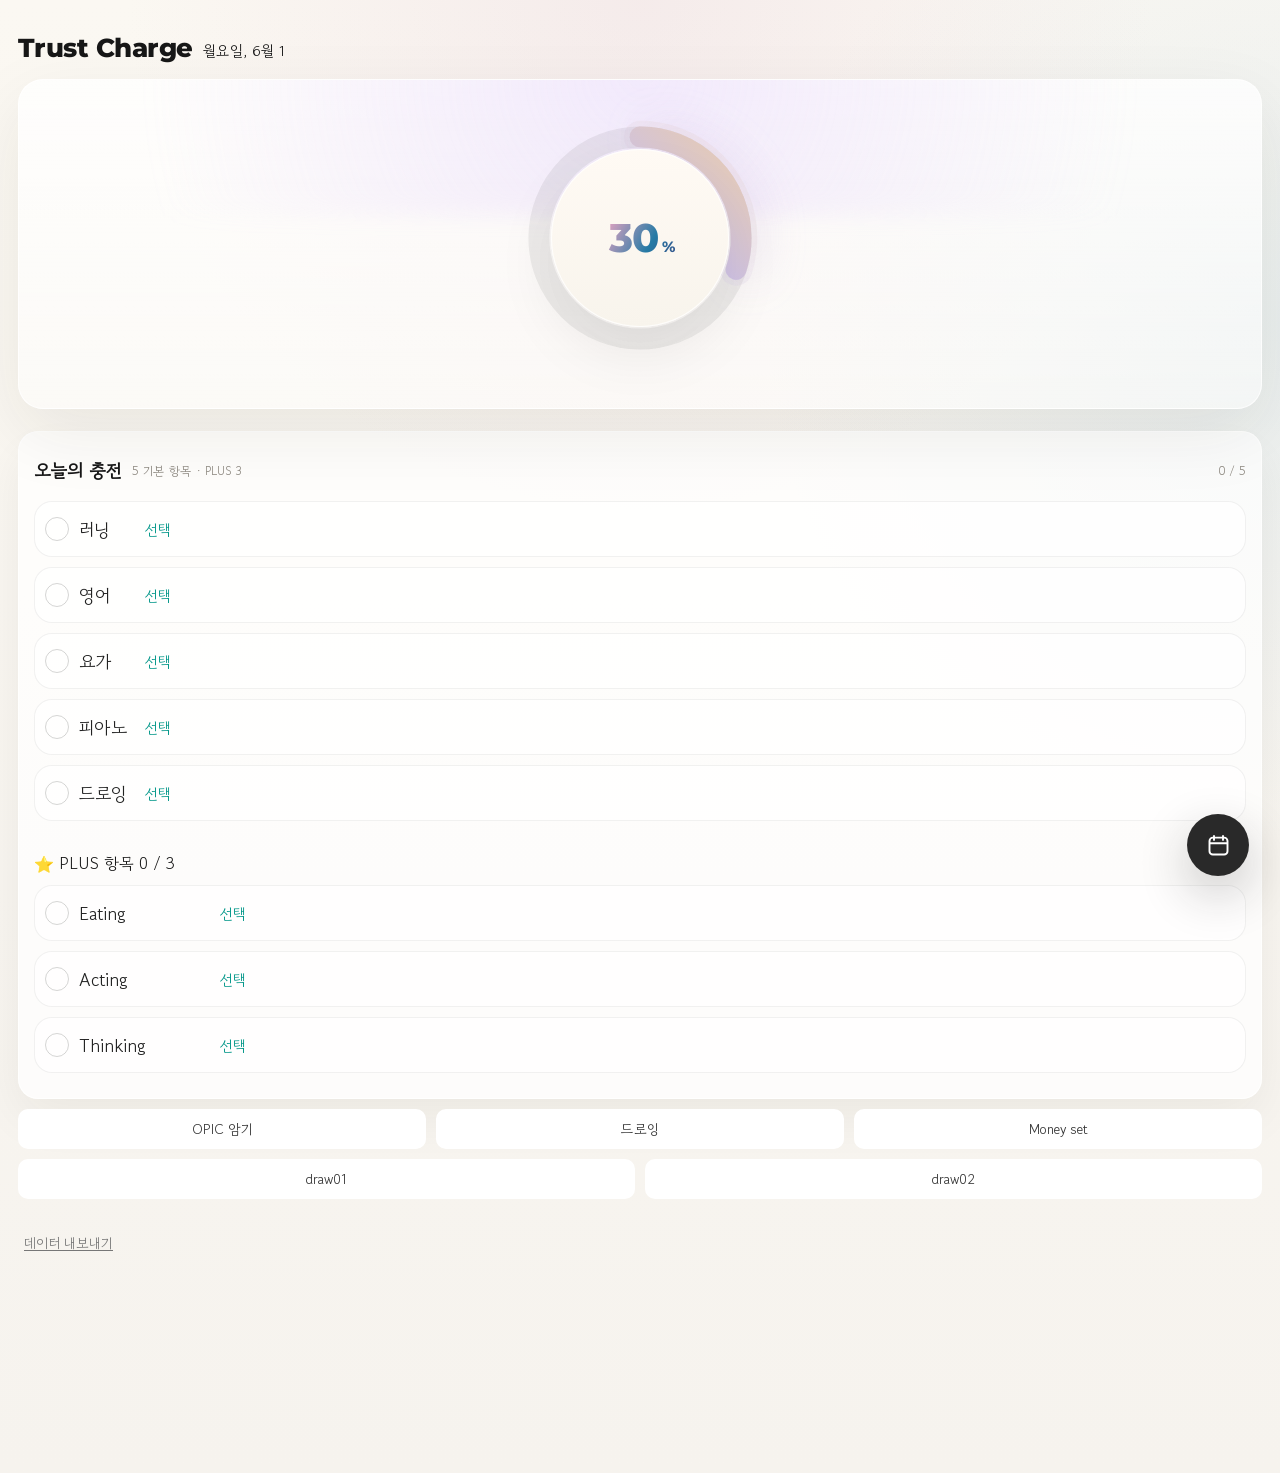
==== commit dfe2be51: "Update index.html" ====
--- a/index.html
+++ b/index.html
@@ -62,7 +62,7 @@
         <div class="task-list" id="todayTaskList"></div>
       </section>
 
-     <section class="export-link" style="display:flex; gap: 5px;" >
+     <section class="export-link" >
         <div class="export-link-btn">
           <a href="https://followildstar.github.io/opicscript/" target="_blank"><p>OPIC 암기</p></a>
           <a href="https://followildstar.github.io/follow/" target="_blank"><p>드로잉</p></a>
@@ -696,6 +696,15 @@
         if (key === state.selectedDate) dayButton.classList.add('is-selected');
         if (active && doneCount > 0 && doneCount < taskCount) dayButton.classList.add('has-partial');
         if (active && doneCount === taskCount) dayButton.classList.add('has-complete');
+        const bonusRecord = state.records[`${key}_bonus`];
+
+          if (
+            active &&
+            Array.isArray(bonusRecord) &&
+            bonusRecord[0] === true
+          ) {
+            dayButton.classList.add('has-special-bonus');
+          }
 
         dayButton.textContent = d;
         dayButton.disabled = !active;
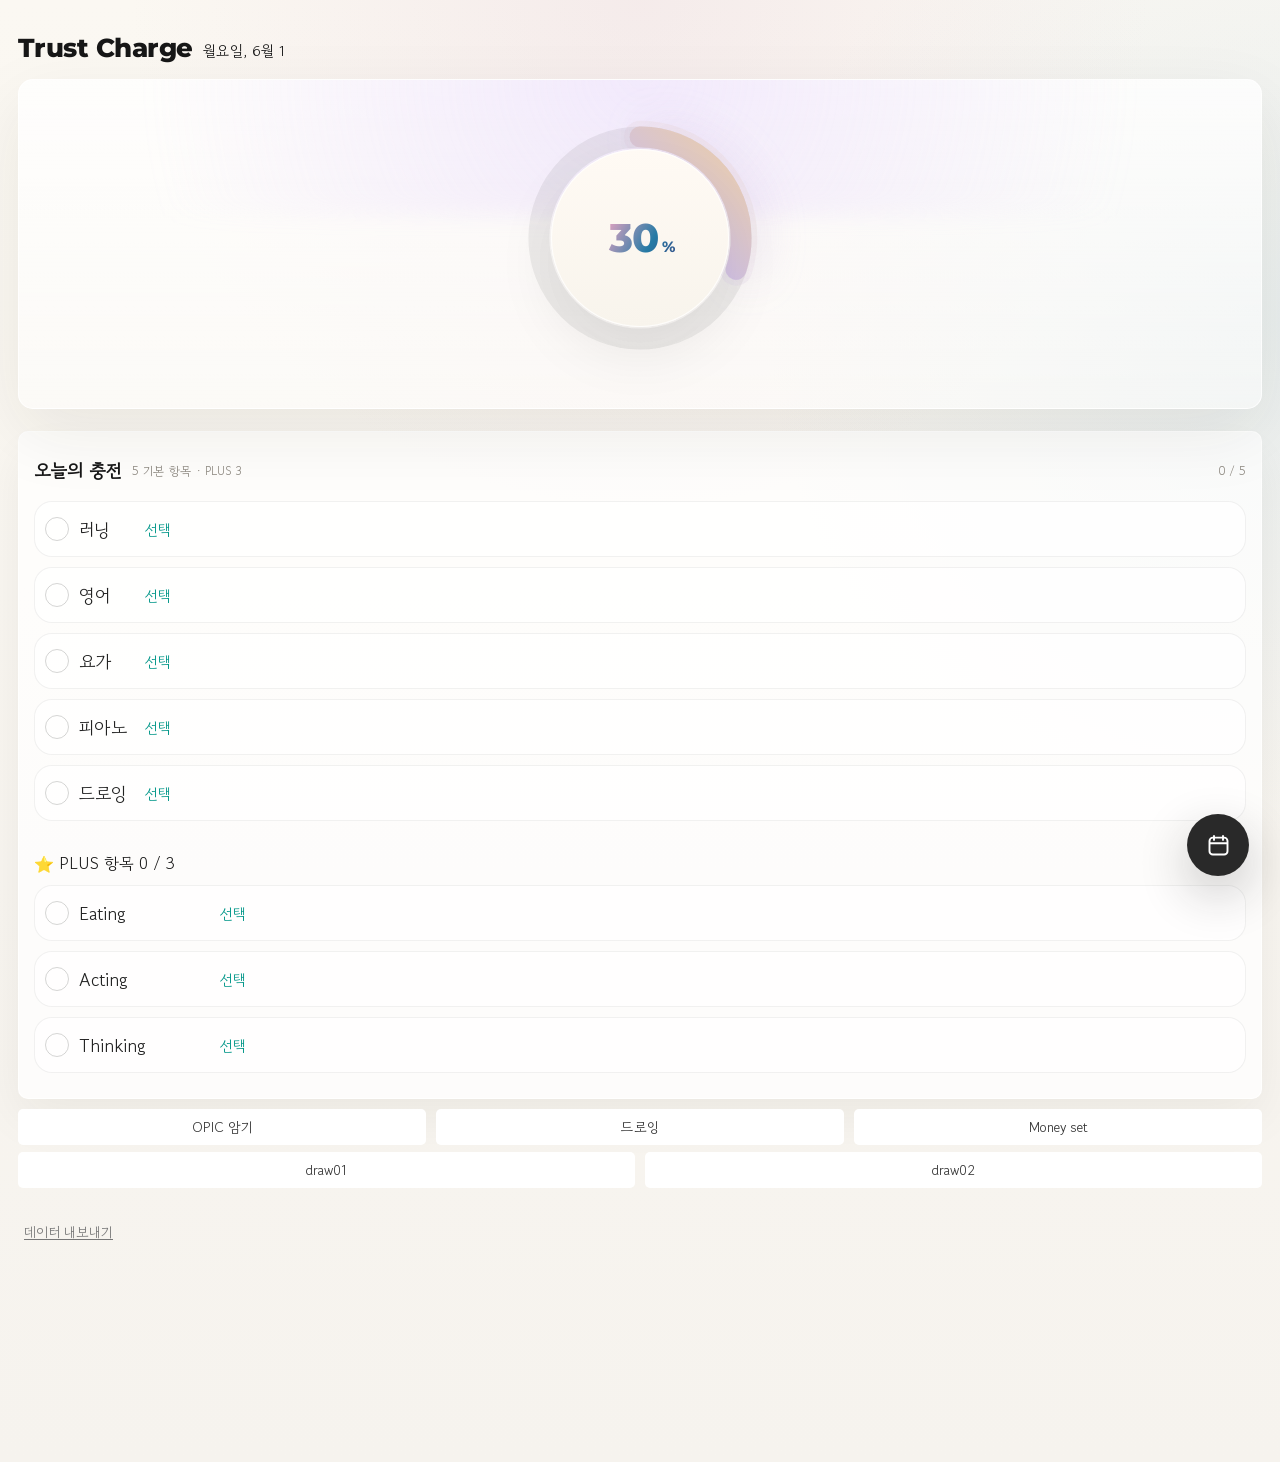
==== commit f0dae36a: "Update bonus template options in index.html" ====
--- a/index.html
+++ b/index.html
@@ -162,7 +162,7 @@
       week: [
         {
           label: 'Eating',
-          options: ['1000 칼로리 섭취']
+          options: ['하루 1000Kcal','1식 Pass','1일 1식' ]
         },
         {
           label: 'Acting',
--- a/style.css
+++ b/style.css
@@ -10,8 +10,8 @@
   --accent-soft: #eadfc9;
   --success: #45acff;
   --shadow: 0 24px 70px rgba(40, 34, 25, 0.08);
-  --radius-xl: 25px;
-  --radius-lg: 20px;
+  --radius-xl: 15px;
+  --radius-lg: 10px;
 }
 
 * {
@@ -490,7 +490,7 @@
 
 .day {
   aspect-ratio: 1;
-  border-radius: 15px;
+  border-radius: 8px;
   display: grid;
   place-items: center;
   font-size: 13px;
@@ -514,7 +514,7 @@
 
 .day.is-today {
   outline: 1px solid #303030;
-  outline-offset: 2px;
+  outline-offset: 0px;
 }
 
 .day.is-selected {
@@ -526,10 +526,10 @@
 .day.has-partial::after {
   content: "";
   position: absolute;
-  width: 13px;
-  height: 3px;
-  border-radius: 3px;
-  bottom: 6px;
+    width: 14px;
+    height: 2px;
+    border-radius: 0px;
+    bottom: 9px;
   background: #f2ac9b;
 }
 .day.is-sunday.is-active-range.is-today.is-selected {
@@ -668,6 +668,10 @@
 
 section.export-link {
     width: 100%;
+    display: flex;
+    flex-direction: column;
+    gap: 7px !important;
+    margin-top: 10px;
 }
 .export-link-btn {
     display: inline-block;
@@ -677,13 +681,12 @@
     flex-direction: row;
     width: 100%;
     gap: 10px;
-    margin-top: 10px;
 }
 .export-link-btn a {
     width: 100%;
-    padding: 10px 20px;
+    padding: 8px 20px;
     background-color: #fff;
-    border-radius: 10px;
+    border-radius:5px;
     text-align: center;
     text-decoration: none;
     color: #333;
@@ -693,3 +696,8 @@
     padding: 0;
     margin: 0;
 }
+.day.has-special-bonus {
+  background:linear-gradient(135deg, #ffd6e7, #f5f2b0);
+  font-weight: 700;
+  box-shadow: 0 1px 11px rgba(201, 183, 255, 0.35);
+}
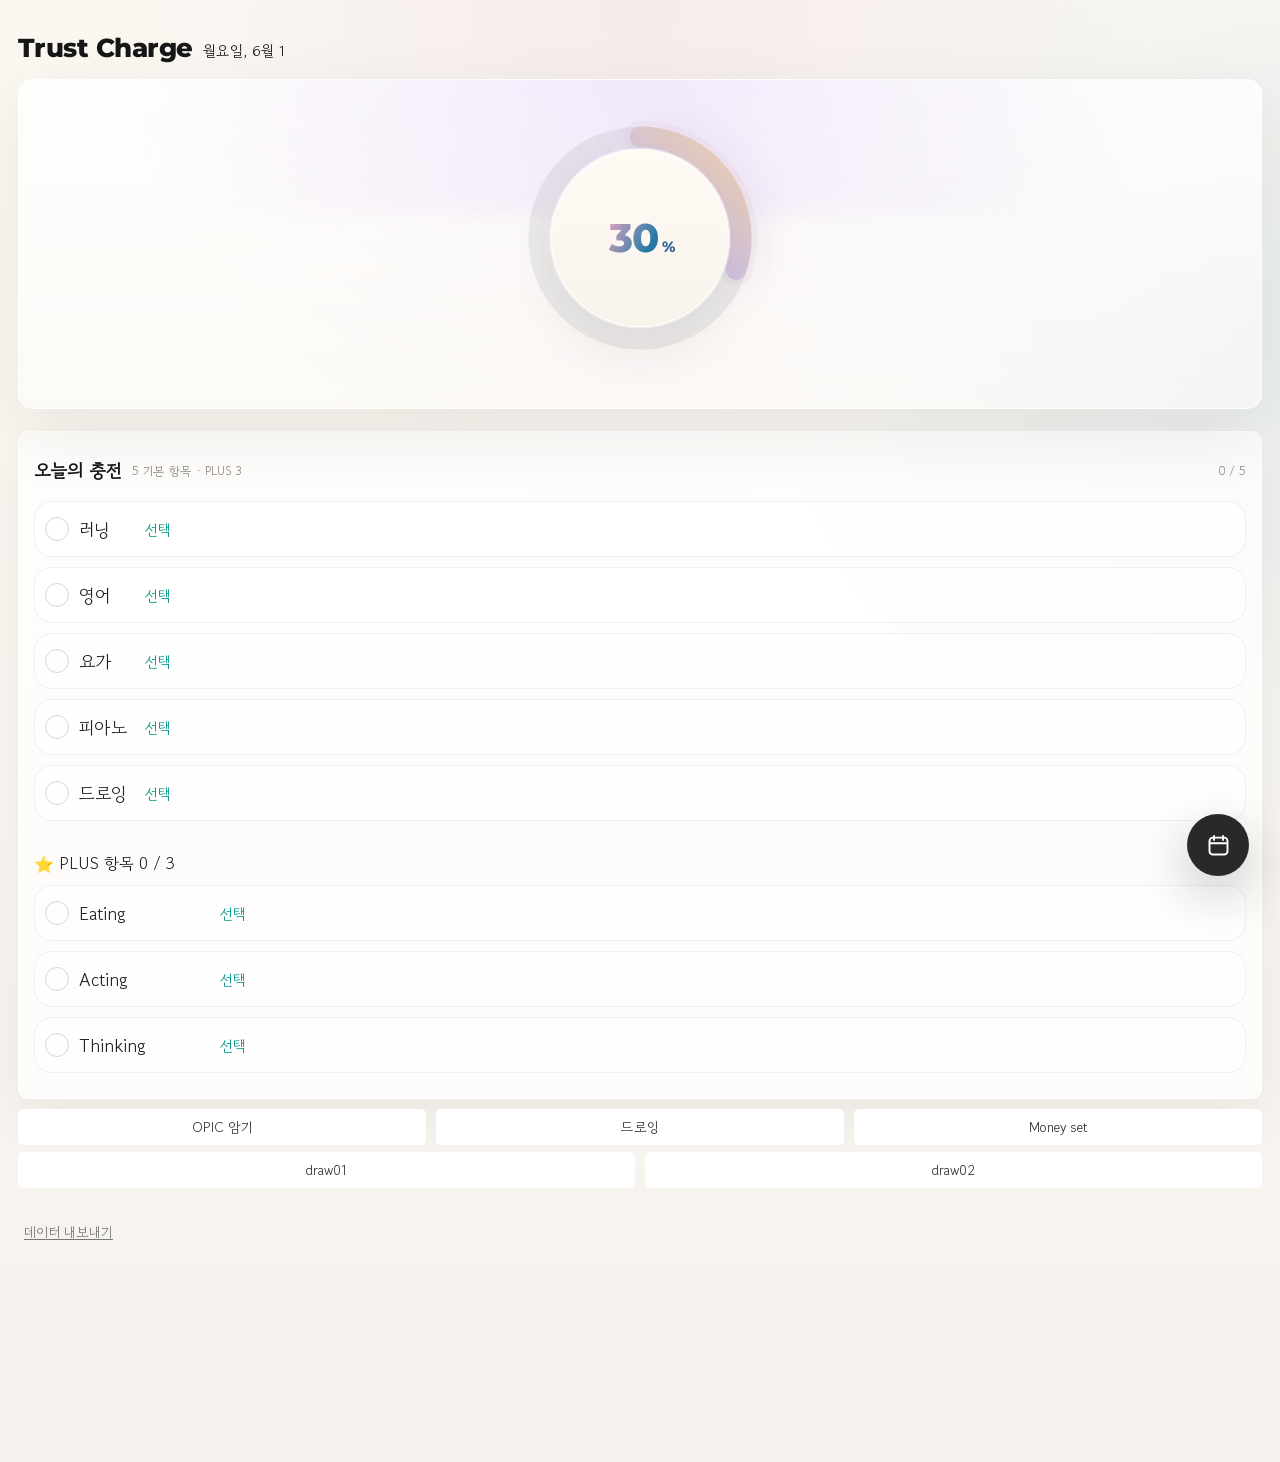
==== commit 7640e5ea: "Update task options in index.html" ====
--- a/index.html
+++ b/index.html
@@ -137,11 +137,11 @@
       week: [
         {
           label: '러닝',
-          options: ['러닝 10분', '걷기 20분', '스트레칭 10분', '회복 / 찜질']
+          options: ['러닝 10분', '공원산책30분', '회복 / 찜질']
         },
         {
           label: '영어',
-          options: ['오픽 암기','오픽쉐도잉','영어 스크립트 듣기','핑퐁게임']
+          options: ['스크립트','암기','듣기','쉐도잉','말하기']
         },
         {
           label: '요가',
@@ -149,11 +149,11 @@
         },
         {
           label: '피아노',
-          options: ['하농 10분', '구간연습 10분+암기곡3번', '연주곡 리스트', '레슨곡 30분']
+          options: ['하농 10분+', '연주곡 30분+', '레슨곡 30분+']
         },
         {
           label: '드로잉',
-          options: ['20분 스케치', '사진 소묘', '아이디어 드로잉', '그림서치']
+          options: ['모작-죠맹', '자화상', '사진', '소묘','창작']
         }
       ]
     };
@@ -162,7 +162,7 @@
       week: [
         {
           label: 'Eating',
-          options: ['하루 1000Kcal','1식 Pass','1일 1식' ]
+          options: ['1.하루 1000Kcal','2.1식 Pass','3.1일 1식' ]
         },
         {
           label: 'Acting',
@@ -170,7 +170,7 @@
         },
         {
           label: 'Thinking',
-          options: ['디자인작업', '코딩작업', '영어 스크립트 녹음', '글쓰기' ]
+          options: ['디자인 작업', '코딩 작업', '영어 스크립트 녹음', '글쓰기' ]
         }
       ]
     };
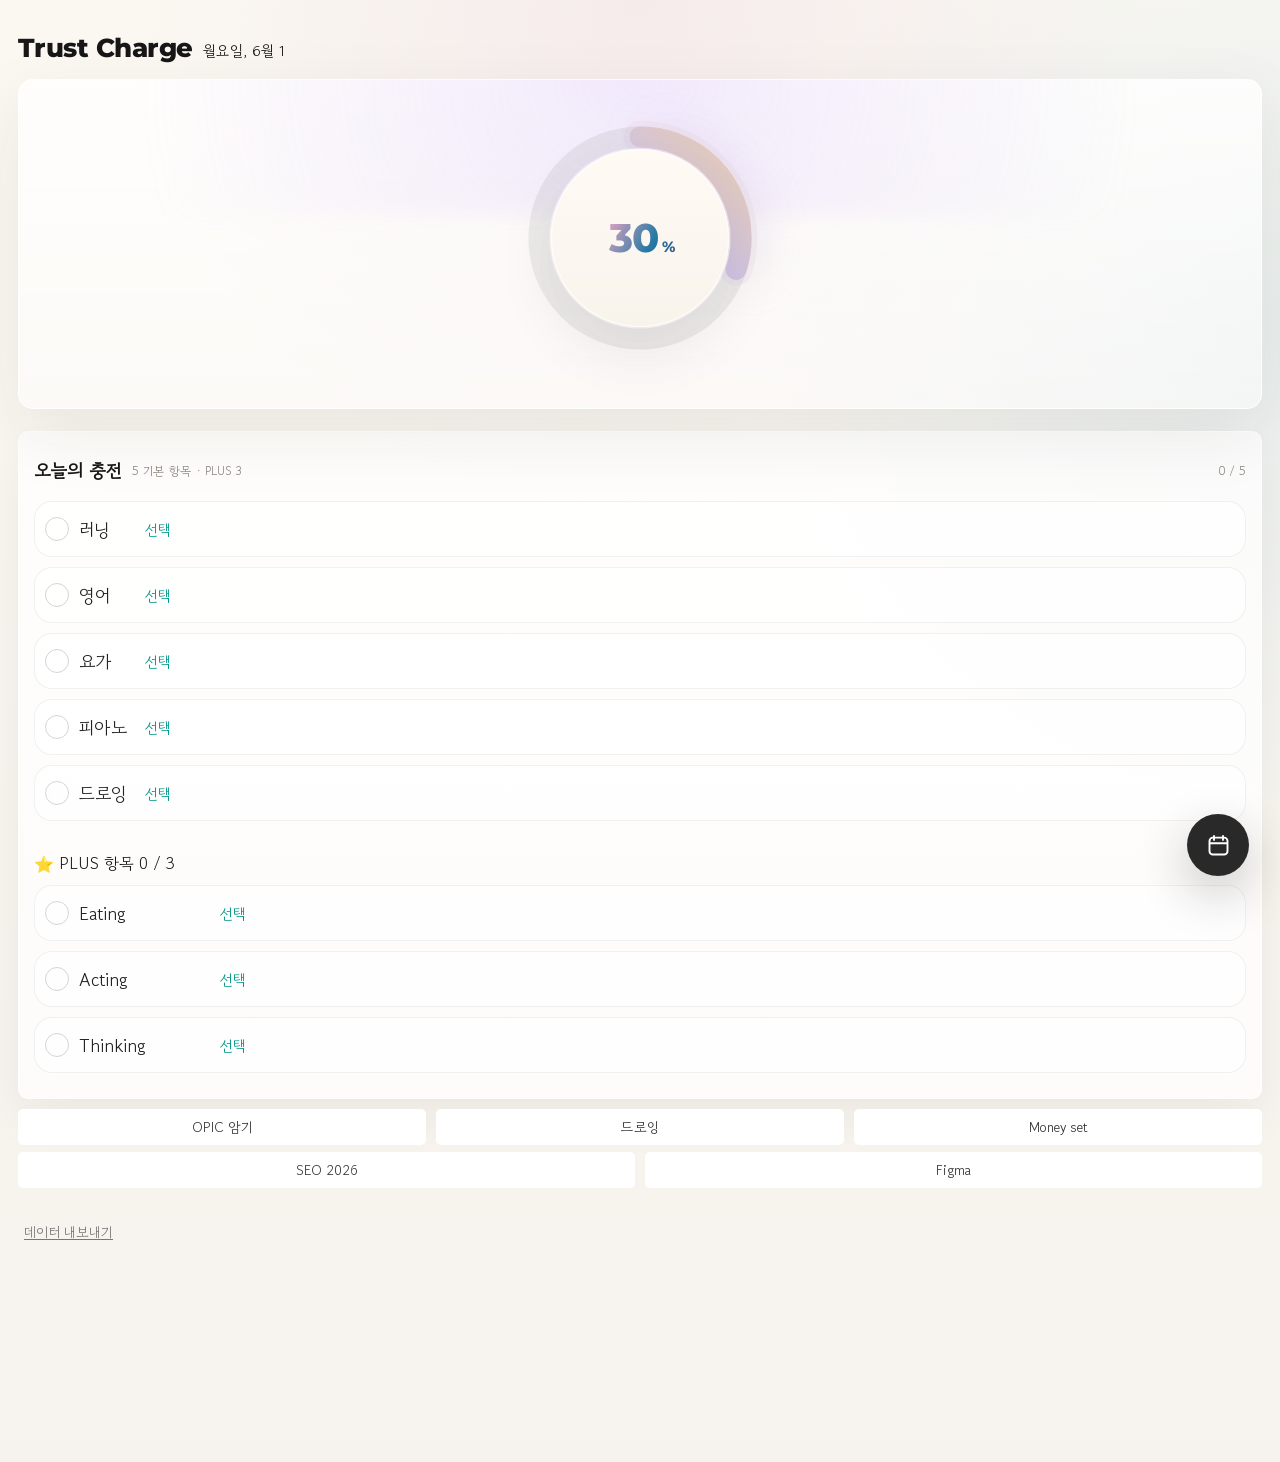
==== commit 8a31c750: "Update links in index.html for new resources" ====
--- a/index.html
+++ b/index.html
@@ -69,8 +69,8 @@
           <a href="https://followildstar.github.io/trust-charge/money/" target="_blank"><p>Money set</p></a>
         </div>
         <div class="export-link-btn">
-          <a href="https://followildstar.github.io/trust-charge/draw/index.html" target="_blank"><p>draw01</p></a>
-          <a href="https://followildstar.github.io/trust-charge/draw/index2.html" target="_blank"><p>draw02</p></a>
+          <a href="https://followildstar.github.io/seo2026/index.html" target="_blank"><p>SEO 2026</p></a>
+          <a href="https://followildstar.github.io/trust-charge/draw/index2.html" target="_blank"><p>Figma</p></a>
         </div>
       </section>
 
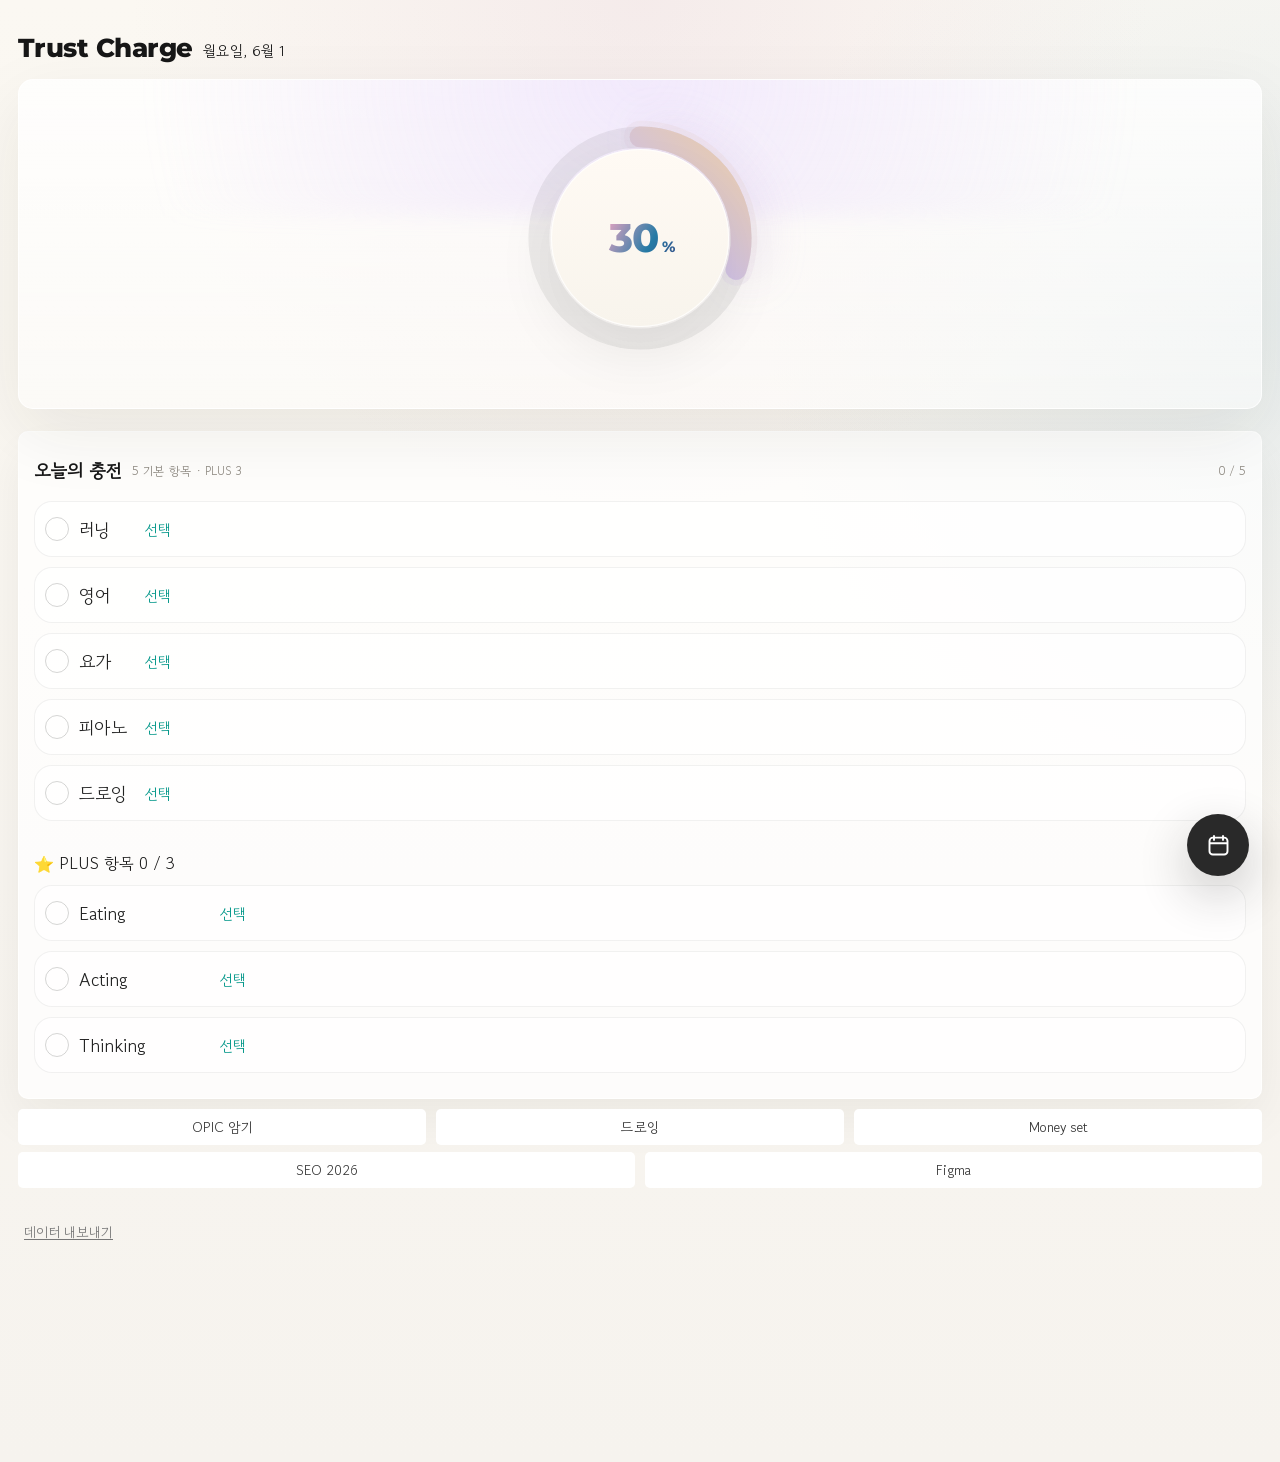
==== commit 1d3ce5d6: "Update index.html" ====
--- a/index.html
+++ b/index.html
@@ -64,7 +64,7 @@
 
      <section class="export-link" >
         <div class="export-link-btn">
-          <a href="https://followildstar.github.io/opicscript/" target="_blank"><p>OPIC 암기</p></a>
+          <a href="https://eng-opic.vercel.app/" target="_blank"><p>OPIC 암기</p></a>
           <a href="https://followildstar.github.io/follow/" target="_blank"><p>드로잉</p></a>
           <a href="https://followildstar.github.io/trust-charge/money/" target="_blank"><p>Money set</p></a>
         </div>
